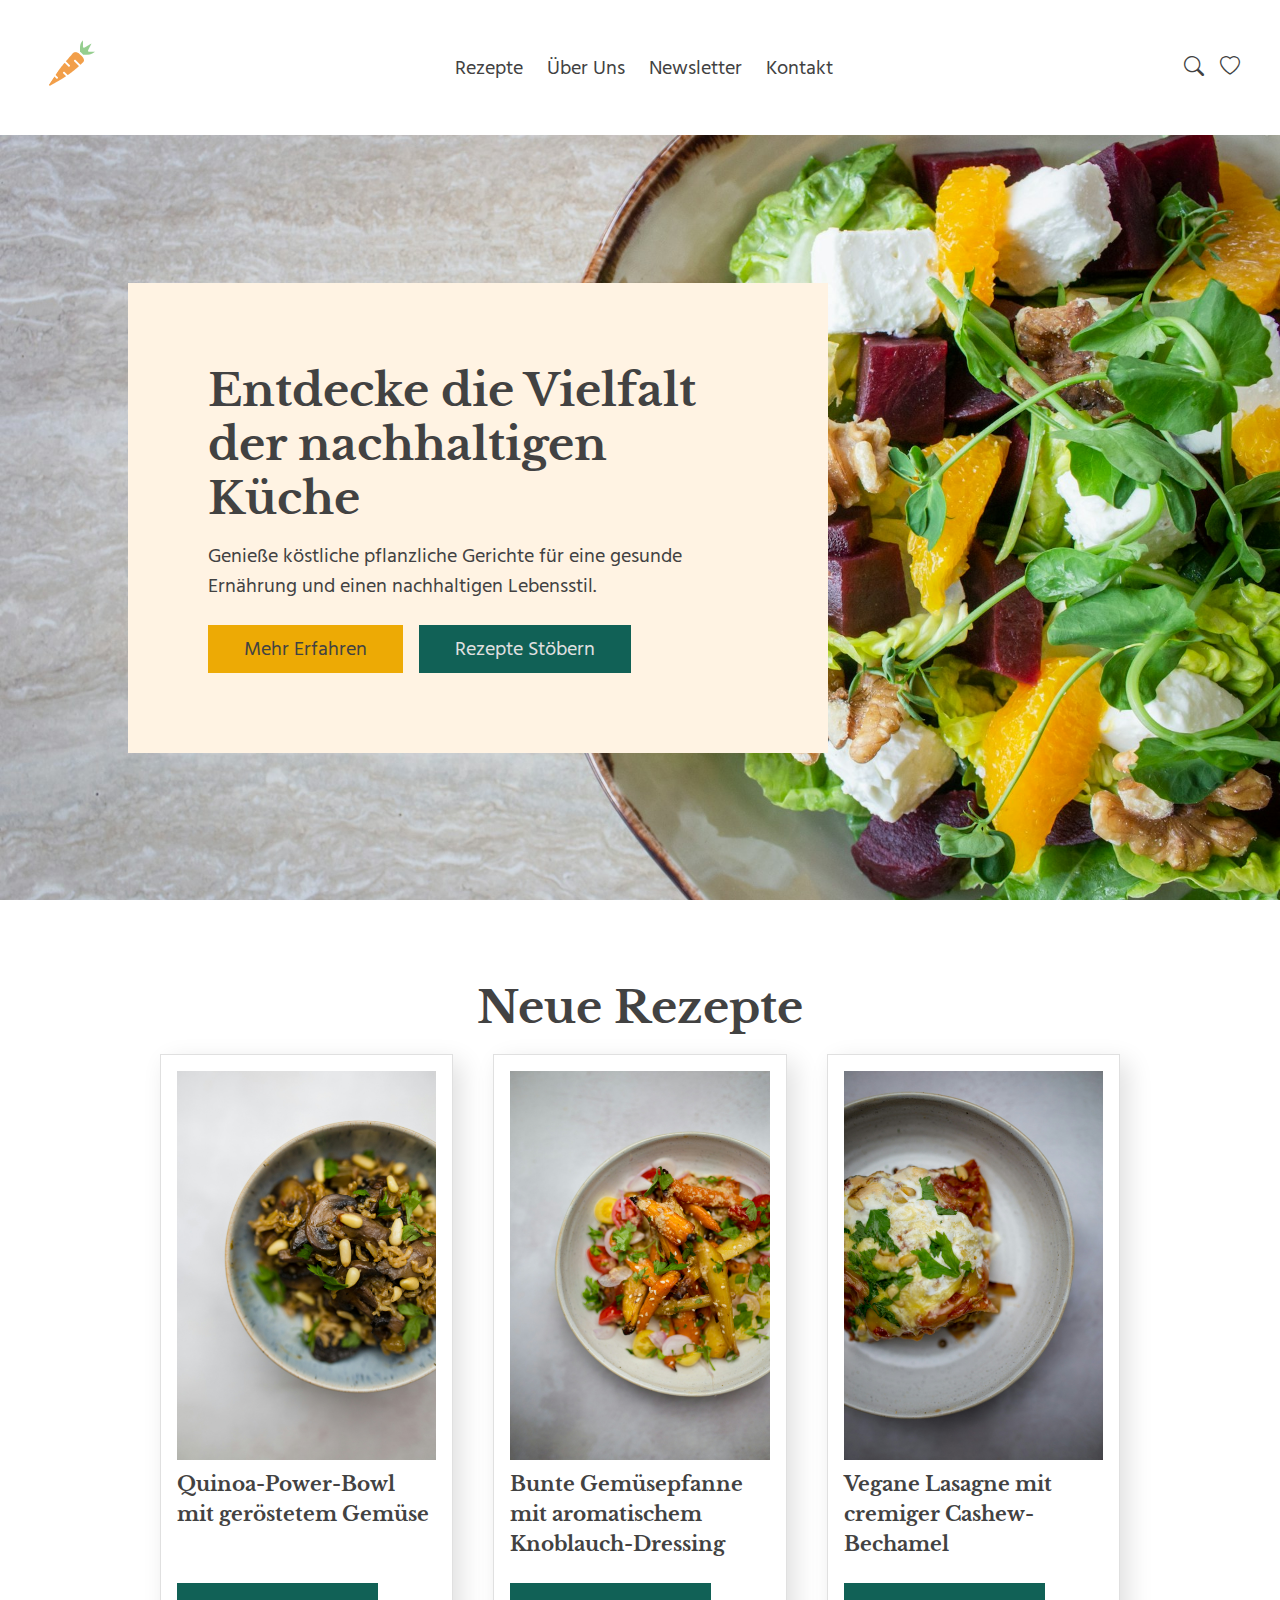
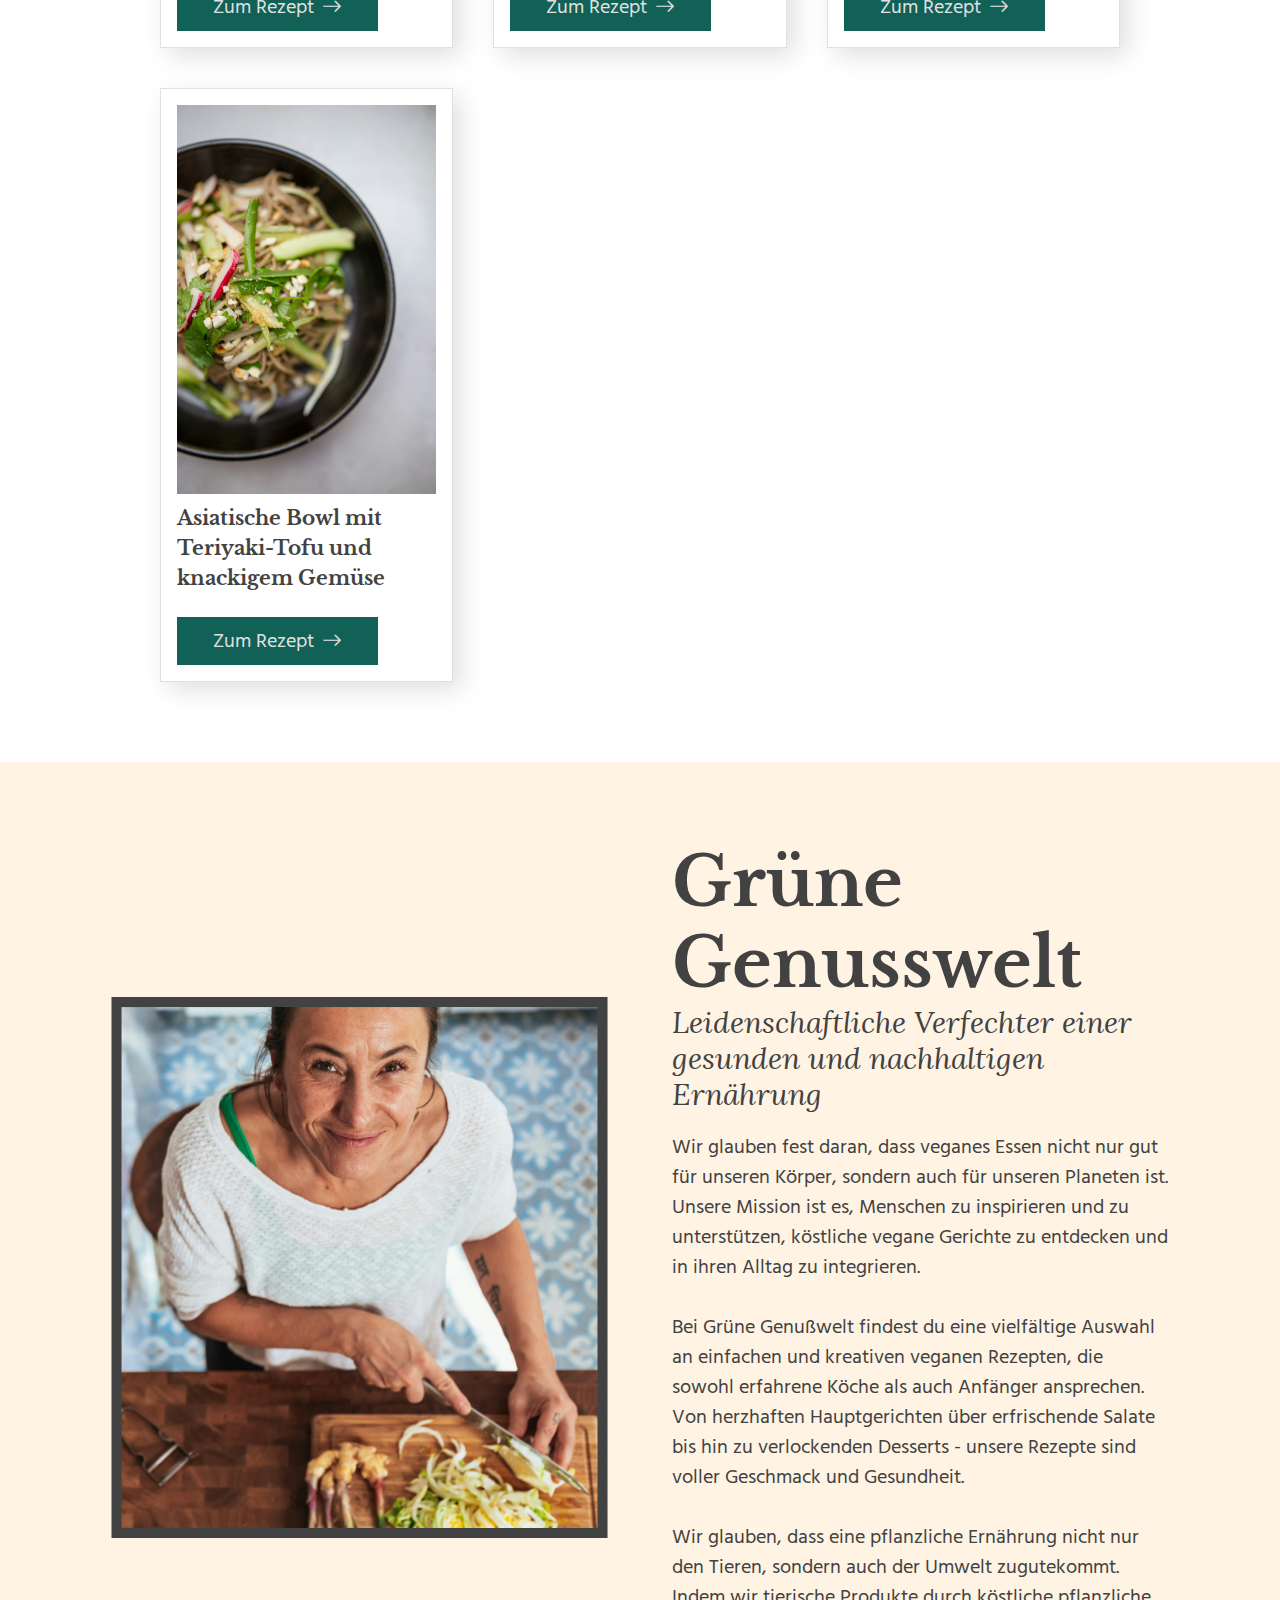
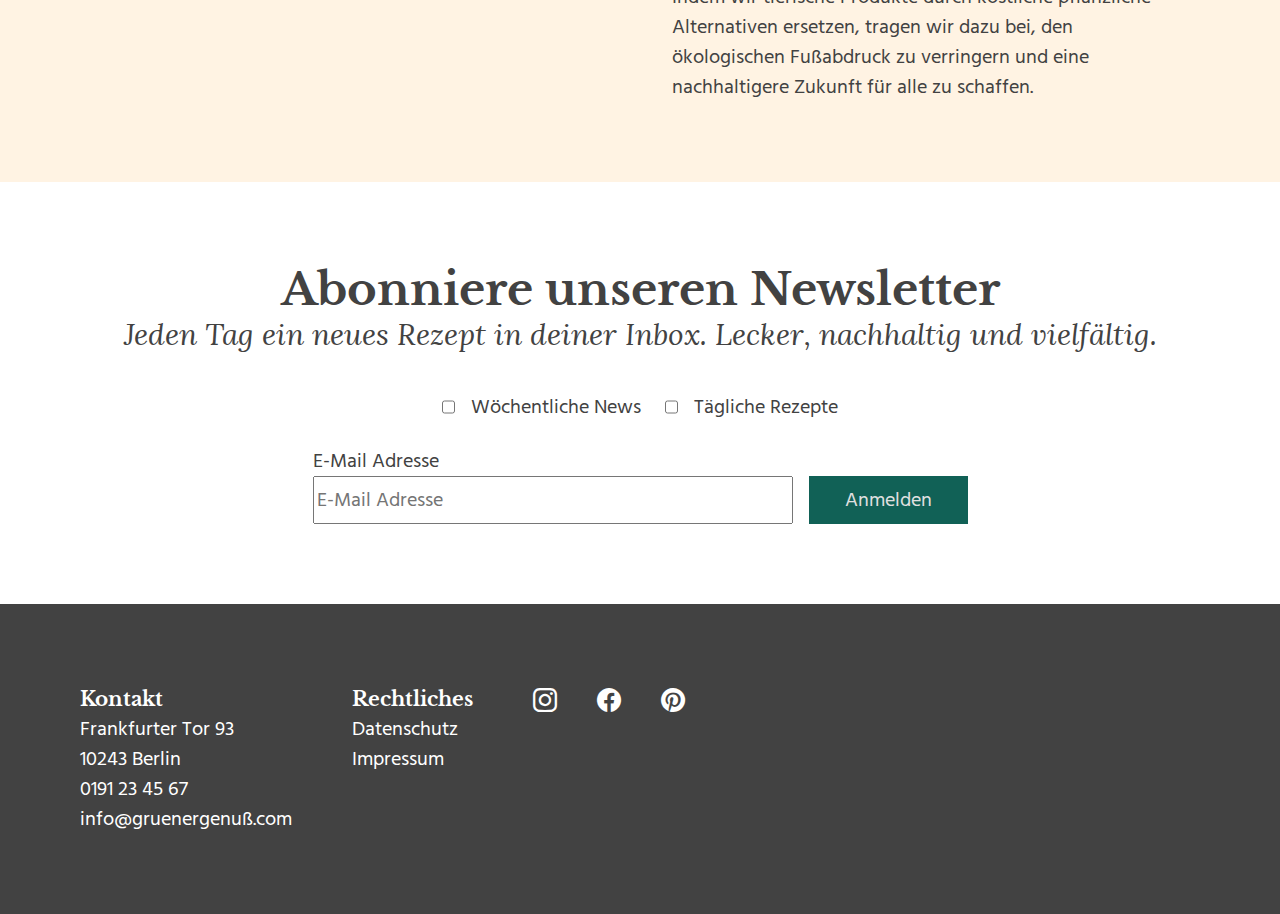
==== index.html @ 346c4c85 "Initial commit" ====
<!DOCTYPE html>
<html lang="de">

<head>
    <meta charset="UTF-8">
    <meta name="viewport" content="width=device-width, initial-scale=1.0">
    <title>Grüne Genusswelt</title>
    <meta name="keywords" content="Rezepte, Küche, vegan, gesund, kochen, Ernährung, nachhaltig">
    <meta name="description"
        content="Genieße köstliche pflanzliche Gerichte für eine gesunde Ernährung und einen nachhaltigen Lebensstil.">
    <meta name="author" content="Christine Hogg">
    <meta name="robots" content="index, follow">
    <link rel="shortcut icon" href="img/carrot-logo.png" type="image/x-icon">
    <link rel="stylesheet" href="https://cdn.jsdelivr.net/npm/bootstrap-icons@1.11.3/font/bootstrap-icons.min.css">
    <link rel="stylesheet" href="/css/style.css">
    <link rel="stylesheet" href="/css/sections.css">
</head>

<body>
    <header>
        <!-- Navigation -->
        <nav class="flex px-2">
            <div class="logo">
                <img src="/img/carrot-logo.png" alt="Grüne Genusswelt Logo">
            </div>
            <ul class="flex">
                <li><a href="">Rezepte</a></li>
                <li><a href="">Über Uns</a></li>
                <li><a href="">Newsletter</a></li>
                <li><a href="">Kontakt</a></li>
            </ul>
            <div class="icons flex">
                <a href=""><i class="bi bi-search"></i></a>
                <a href=""><i class="bi bi-heart"></i></a>
            </div>
            <!-- javascript:void(0) - Verhindern, dass Seite neu lädt -->
            <a class="hamburger" href="javascript:void(0)" onclick="openNav()"><i class="bi bi-list"></i></a>
        </nav>
    </header>

    <!-- Overlay -->
    <div id="myNav" class="overlay display-none py-2 px-2">
        <a class="close-btn" href="javascript:void(0)" onclick="closeNav()"><i class="bi bi-x-lg"></i></a>
        <div class="overlay-content mt-2">
            <ul class="flex">
                <li><a href="">Rezepte</a></li>
                <li><a href="">Über Uns</a></li>
                <li><a href="">Newsletter</a></li>
                <li><a href="">Kontakt</a></li>
            </ul>
        </div>
    </div>

    <main>
        <!-- Hero Sektion -->
        <section class="hero flex align-items-center">
            <div class="cta px-4 py-4 flex">
                <div class="cta-text flex">
                    <h2>Entdecke die Vielfalt der nachhaltigen Küche</h2>
                    <p>Genieße köstliche pflanzliche Gerichte für eine gesunde Ernährung und einen nachhaltigen
                        Lebensstil.</p>
                </div>
                <div class="buttons-container flex">
                    <a href="" class="btn-secondary buttons">Mehr Erfahren</a>
                    <a class="btn-primary buttons">Rezepte Stöbern</a>
                </div>
            </div>
        </section>

        <!-- Neue Rezepte -->
        <section class="neue-rezepte flex align-items-center justify-content-center py-4">
            <h2>Neue Rezepte</h2>
            <div class="card-container grid">
                <div class="card">
                    <div>
                        <img src="/img/rezept-1.jpg" alt="Ein Foto von einem Quinoa-Bowl Gericht">
                        <h4>Quinoa-Power-Bowl mit geröstetem Gemüse</h4>
                    </div>
                    <a href="" class="btn-primary buttons">Zum Rezept <i class="bi bi-arrow-right"></i></a>
                </div>
                <div class="card">
                    <div>
                        <img src="/img/rezept-2.jpg" alt="Ein Foto von einer bunten Gemüsepfanne">
                        <h4>Bunte Gemüsepfanne mit aromatischem Knoblauch-Dressing</h4>
                    </div>
                    <a href="" class="btn-primary buttons">Zum Rezept <i class="bi bi-arrow-right"></i></a>
                </div>
                <div class="card">
                    <div>
                        <img src="/img/rezept-3.jpg" alt="Ein Foto von einer veganen Lasagne">
                        <h4>Vegane Lasagne mit cremiger Cashew-Bechamel</h4>
                    </div>
                    <a href="" class="btn-primary buttons">Zum Rezept <i class="bi bi-arrow-right"></i></a>
                </div>
                <div class="card">
                    <div>
                        <img src="/img/rezept-4.jpg"
                            alt="Ein Foto von einer asiatischen Bowl mit Teriyaki-Tofu und knackigem Gemüse">
                        <h4>Asiatische Bowl mit Teriyaki-Tofu und knackigem Gemüse</h4>
                    </div>
                    <a href="" class="btn-primary buttons">Zum Rezept <i class="bi bi-arrow-right"></i></a>
                </div>
            </div>
        </section>
    </main>

    <!-- Über Uns Sektion -->
    <section class="about flex justify-content-center align-items-center py-4 px-2">
        <div>
            <img src="img/about-profile-pic.jpg" alt="">
        </div>
        <div>
            <h1>Grüne Genusswelt</h1>
            <h3>Leidenschaftliche Verfechter einer gesunden und nachhaltigen Ernährung</h3>
            <p class="mt-1">
                Wir glauben fest daran, dass veganes Essen nicht nur gut für unseren Körper, sondern auch für unseren
                Planeten ist. Unsere Mission ist es, Menschen zu inspirieren und zu unterstützen, köstliche vegane
                Gerichte zu entdecken und in ihren Alltag zu integrieren.
            </p><br>
            <p>
                Bei Grüne Genußwelt findest du eine vielfältige Auswahl an einfachen und kreativen veganen Rezepten, die
                sowohl erfahrene Köche als auch Anfänger ansprechen. Von herzhaften Hauptgerichten über erfrischende
                Salate bis hin zu verlockenden Desserts - unsere Rezepte sind voller Geschmack und Gesundheit.
            </p><br>
            <p>
                Wir glauben, dass eine pflanzliche Ernährung nicht nur den Tieren, sondern auch der Umwelt zugutekommt.
                Indem wir tierische Produkte durch köstliche pflanzliche Alternativen ersetzen, tragen wir dazu bei, den
                ökologischen Fußabdruck zu verringern und eine nachhaltigere Zukunft für alle zu schaffen.
            </p>
        </div>
    </section>

    <!-- Newsletter Sektion -->
    <section class="newsletter py-4 px-1 flex justify-content-center text-align-center">
        <div>
            <h2>Abonniere unseren Newsletter</h2>
            <h3>Jeden Tag ein neues Rezept in deiner Inbox. Lecker, nachhaltig und vielfältig.</h3>
        </div>
        <form action="" method="post" class="newsletter-form flex">
            <div class="checkboxes flex justify-content-center">
                <div class="checkbox-1">
                    <input type="checkbox" name="weekly" id="weekly">
                    <label for="weekly">Wöchentliche News</label>
                </div>
                <div class="checkbox-2">
                    <input type="checkbox" name="daily" id="daily">
                    <label for="daily">Tägliche Rezepte</label>
                </div>
            </div>
            <div class="anmelden flex justify-content-center">
                <div class="flex text-align-left">
                    <label for="email">E-Mail Adresse</label>
                    <input type="email" id="email" name="email" placeholder="E-Mail Adresse">
                </div>
                <input class="btn-primary buttons" type="submit" value="Anmelden">
            </div>
        </form>
    </section>

    <!-- Footer -->
    <footer class="flex bg-dark py-4 px-4">
        <div>
            <h4>Kontakt</h4>
            <p>Frankfurter Tor 93 <br>
                10243 Berlin</p>
            <p>
                <a href="tel:+191234567">0191 23 45 67</a> <br>
                <a href="mailto:info@gruenergenuß.com">info@gruenergenuß.com</a>
            </p>
        </div>
        <div>
            <h4>Rechtliches</h4>
            <p>Datenschutz</p>
            <p>Impressum</p>
            </p>
        </div>
        <div class="social-icons flex">
            <a href=""><i class="bi bi-instagram"></i></a>
            <a href=""><i class="bi bi-facebook"></i></a>
            <a href=""><i class="bi bi-pinterest"></i></a>
        </div>
    </footer>
    <script>
        function openNav() {
            document.getElementById("myNav").classList.add("display-block");
            document.querySelector("body").style.overflow = "hidden";
        }

        function closeNav() {
            document.getElementById("myNav").classList.remove("display-block");
            document.querySelector("body").style.overflow = "visible";
        }
    </script>
</body>

</html>
---- css/style.css ----
@import url('fonts.css');
@import url('variablen.css');

*,
*:before,
*:after {
    box-sizing: border-box;
    margin: 0;
    /* padding: 0; */
    scroll-behavior: smooth;
}

html {
    /* Besser Prozentsatz verwenden, damit Browserpräferenzen überschreiben können. */
    font-size: 125%;
    font-family: var(--body-text);
    line-height: 1.5;
    color: var(--dark);
}

h1,
h2,
h4 {
    font-family: var(--display-text);
}

h1,
h2,
h3 {
    line-height: 1.2;
}

h1 {
    font-size: 3.375rem;
}

h2 {
    font-size: 2.25rem;
}

h3 {
    font-size: 1.5rem;
    font-family: var(--subheadings);
    font-style: italic;
    font-weight: 400;
}

h4 {
    font-size: 1rem;
    line-height: 1.5;
}

/* Abstände */
/* Vertikal */
.py-1 {
    padding-top: var(--p-1);
    padding-bottom: var(--p-1);
}

.py-2 {
    padding-top: var(--p-2);
    padding-bottom: var(--p-2);
}

.py-3 {
    padding-top: var(--p-3);
    padding-bottom: var(--p-3);
}

.py-4 {
    padding-top: var(--p-4);
    padding-bottom: var(--p-4);
}

/* Horizontal */
.px-1 {
    padding-left: var(--p-1);
    padding-right: var(--p-1);
}

.px-2 {
    padding-left: var(--p-2);
    padding-right: var(--p-2);
}

.px-3 {
    padding-left: var(--p-3);
    padding-right: var(--p-3);
}

.px-4 {
    padding-left: var(--p-4);
    padding-right: var(--p-4);
}

/* Margins */
.mt-1 {
    margin-top: 1rem;
}

.mt-2 {
    margin-top: 2rem;
}

/* Bilder responsiv */
img {
    max-width: 100%;
    height: auto;
}

/* Schriftformatierung */
.text-align-center {
    text-align: center;
}

.text-align-left {
    text-align: left;
}

/* Farben */
.bg-dark {
    background-color: var(--dark);
    color: white;
}

/* Flex */
.flex {
    display: flex;
}

.align-items-center {
    align-items: center;
}

.justify-content-center {
    justify-content: center;
}

/* Links */
a {
    color: var(--dark);
    text-decoration: none;
}

/* Buttons */
.buttons {
    height: 2.4rem;
    padding: 0.8rem 1.8rem;
    border: none;
    text-align: center;
    display: flex;
    align-items: center;
    justify-content: center;
    gap: 0.4rem;
}

.btn-primary {
    background-color: var(--primary);
    color: var(--light);
}

.btn-secondary {
    background-color: var(--secondary);
}

@media screen and (width<=992px) {
    html {
        font-size: 100%;
    }
}
---- css/sections.css ----
@import url("/css/variablen.css");

/* Header */
/* Navigation */
nav ul {
    list-style-type: none;
    margin: 0;
    padding: 0;
    gap: 1.2rem;
}

nav {
    justify-content: space-between;
    align-items: center;
    height: 15vh;
}

.icons {
    gap: 0.8rem;
}


/* Hero */
.hero {
    background: url("../img/gruene-genusswelt-hero.jpg") no-repeat;
    height: 85vh;
    background-size: cover;
    background-position: center;
}

.cta {
    background-color: var(--base);
    width: 60%;
    max-width: 700px;
    flex-direction: column;
    gap: 1.2rem;
    margin-left: 10vw;
}

.cta-text {
    flex-direction: column;
    gap: 0.8rem;
}

.buttons-container {
    gap: 0.8rem;
}

/* Neue Rezepte */
.neue-rezepte {
    flex-direction: column;
    gap: 1rem;
}

.card-container {
    width: 75%;
}

.card {
    border: 1px solid var(--light);
    box-shadow: 8px 8px 24px #e0e0e0;
    padding: 0.8rem;
    display: flex;
    flex-direction: column;
    justify-content: space-between;
    align-items: flex-start;
    gap: 1.2rem;
}

/* Grid */
.grid {
    display: grid;
    grid-template-columns: repeat(auto-fit, minmax(272px, 1fr));
    gap: 2rem;
}

/* About Section */
.about {
    gap: 3.2rem;
    flex-wrap: wrap;
    background-color: var(--base);
}

.about>div {
    flex: 0 1 497px;
}

/* Newsletter */
input {
    font-family: inherit;
    font-size: 100%;
    height: auto;
    line-height: 0;
}

.newsletter {
    flex-direction: column;
    gap: 2rem;
}

.newsletter-form {
    flex-direction: column;
    gap: 1.2rem;
}

.checkboxes {
    gap: 1.2rem;
    flex-wrap: wrap;
}

.checkbox-1,
.checkbox-2 {
    display: flex;
    gap: 0.8rem;
    accent-color: grey;
}

.anmelden {
    gap: 0.8rem;
    align-items: end;
    flex-wrap: wrap;
}

.anmelden div {
    flex-direction: column;
}

.anmelden input[type="email"] {
    width: 24rem;
    height: 2.4rem;
}

/* Footer */
footer {
    gap: 3rem;
    flex-wrap: wrap;
}

footer a {
    color: white;
}

.social-icons {
    gap: 2rem;
}

.social-icons i {
    font-size: 1.2rem;
}

/* Overlay */
.overlay {
    height: 100vh;
    width: 50%;
    background-color: white;
    position: absolute;
    top: 0;
    right: 0;
    z-index: 1;
}

.overlay-content ul {
    flex-direction: column;
    list-style-type: none;
    gap: 1rem;
    margin: 0;
    padding: 0;
}

.close-btn {
    font-size: 1.2rem;
}

/* Hamburger */
.hamburger {
    display: none;
}

/* Overlay Navigation */
.display-none {
    display: none;
}

.display-block {
    display: block;
}


/* Media-Queries für Sektionen */
@media screen and (width<=992px) {
    .cta {
        margin: 0 auto;
        text-align: center;
    }

    .buttons-container {
        flex-direction: column;
        align-items: center;
    }

    .buttons-container a {
        width: 14rem;
    }
}

@media screen and (width<=576px) {

    /* nav */
    /* Hero */
    .hero {
        background: url("../img/gruene-genusswelt-hero.jpg") no-repeat cover center;
        align-items: flex-end;
    }

    .hero::before {
        background-image: linear-gradient(to top right, #1a1a1a, transparent);
        content: "";
        position: absolute;
        height: 85vh;
        width: 100%;
    }

    .cta {
        width: auto;
        background-color: transparent;
        color: white;
        z-index: 0;
    }

    /* Neue Rezepte */
    .card-container {
        width: 90%;
    }

    .card {
        text-align: center;
        align-items: center;
        padding: 2rem;
    }

    /* About */
    .about {
        padding: 2rem;
        gap: 2rem;
    }

    /* Newsletter */
    .anmelden input[type="email"] {
        width: 100%;
    }

    .anmelden div {
        width: 100%;
    }

    /* Nav */
    nav {
        padding: 2rem;
    }

    nav .icons,
    nav a {
        display: none;
    }

    .hamburger {
        display: block;
        color: var(--dark);
        font-size: 2rem;
    }
}
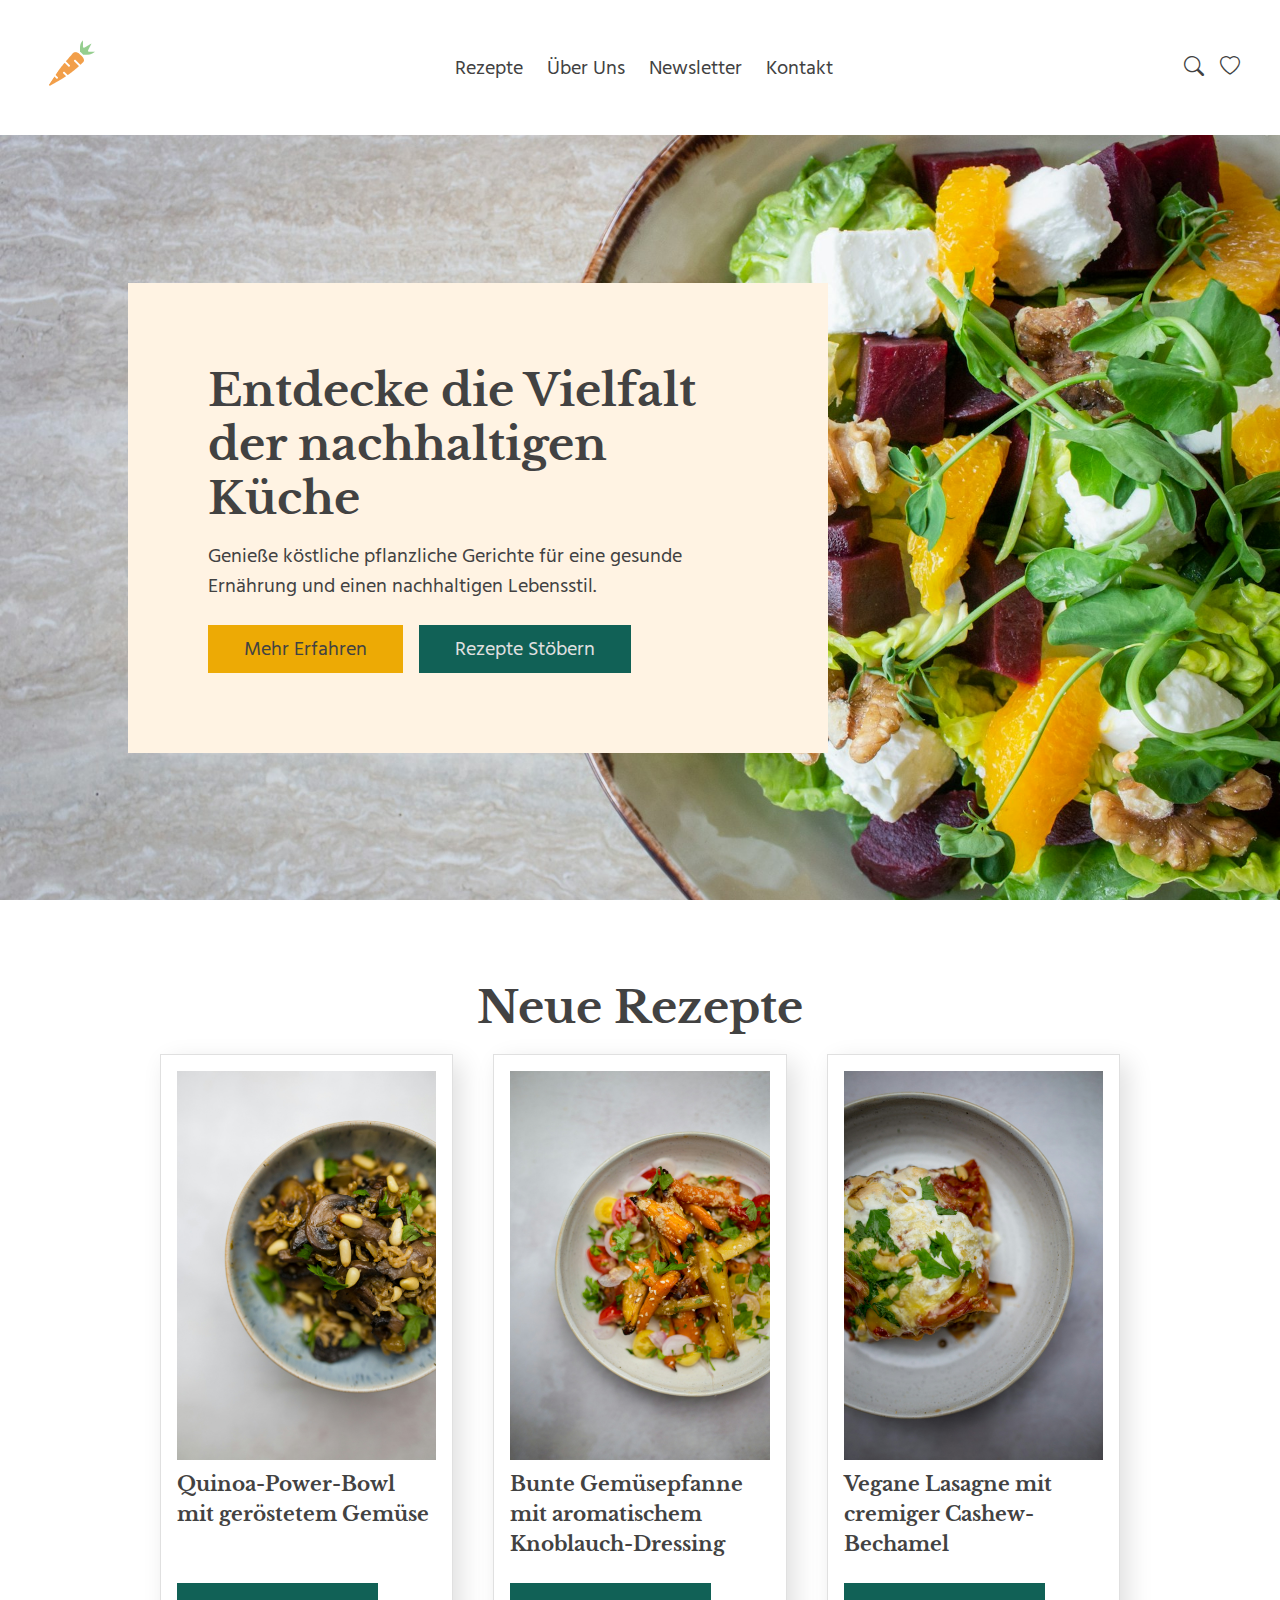
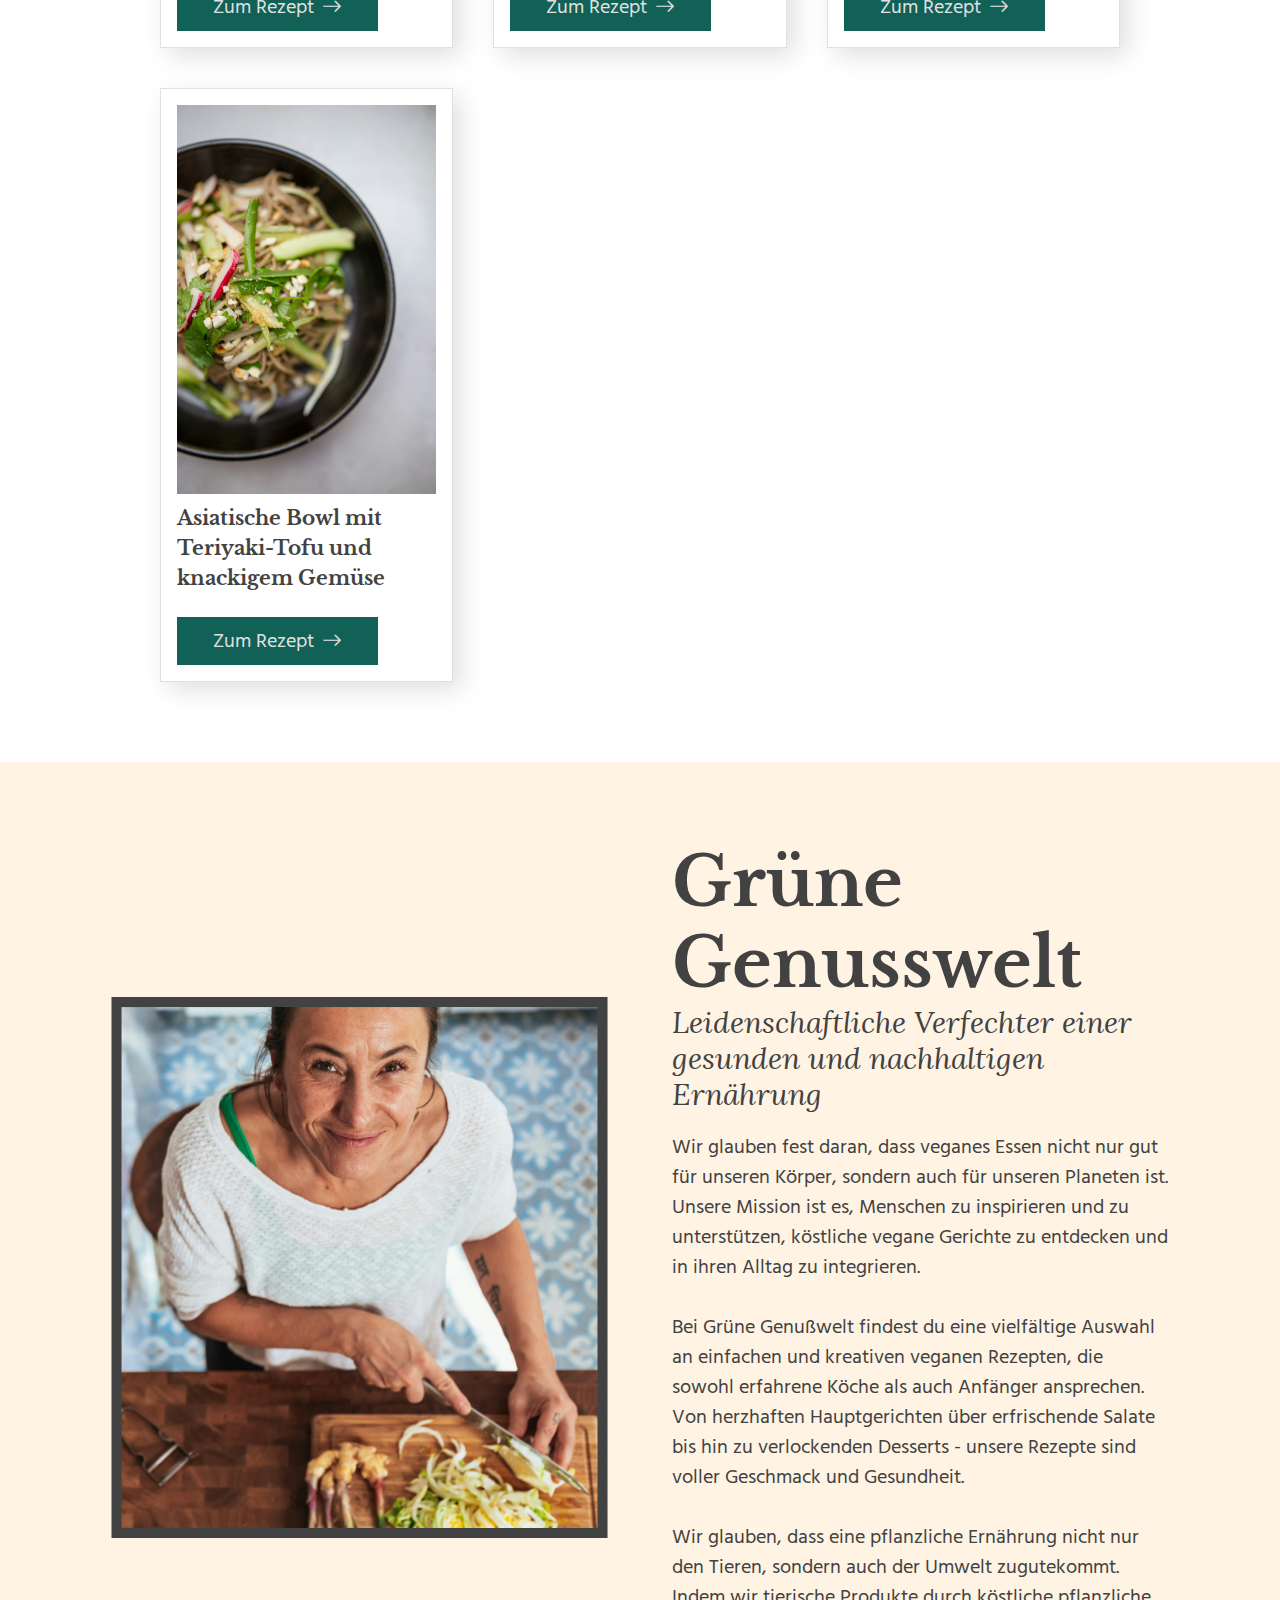
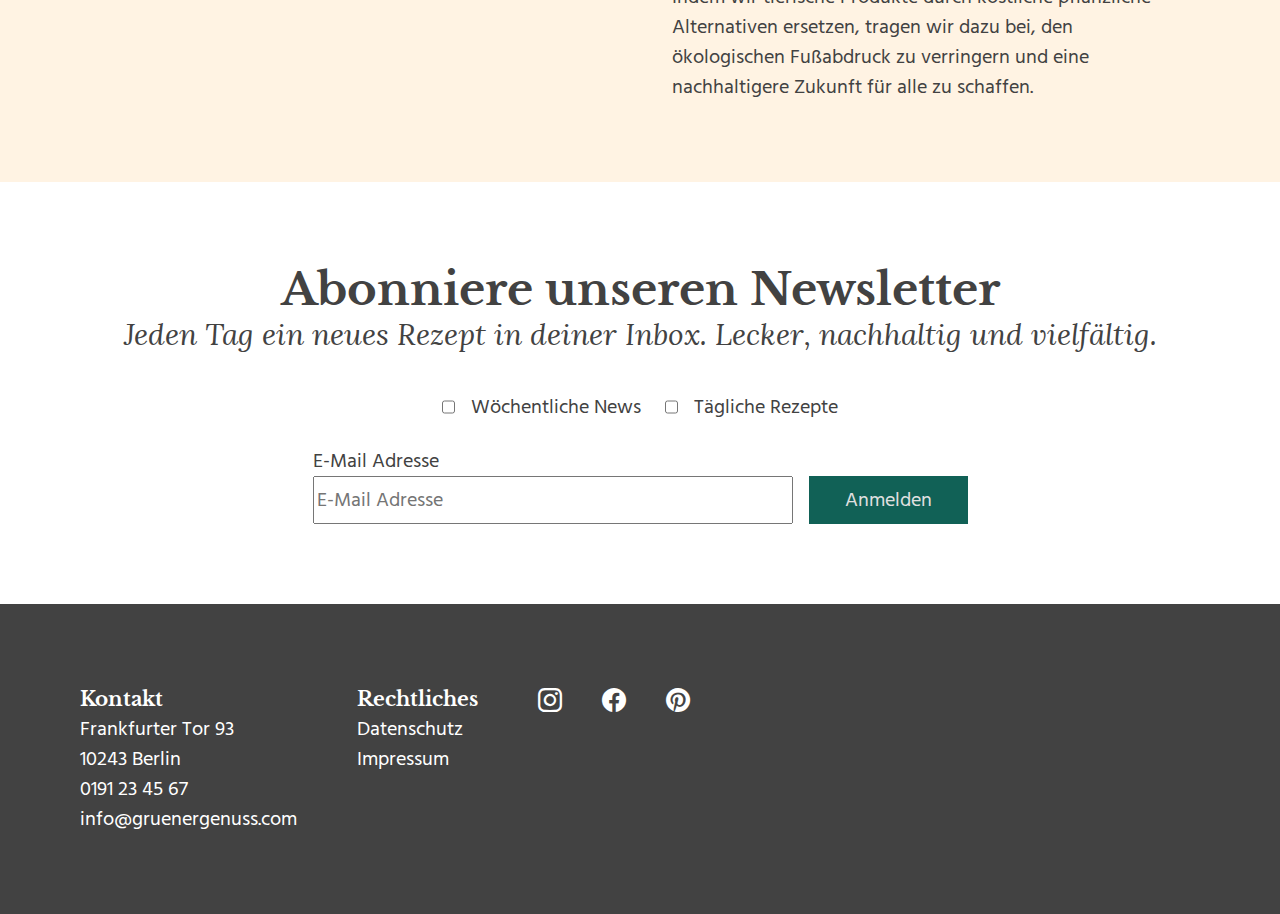
==== commit 46e99352: "Kontakt überarbeitet" ====
--- a/index.html
+++ b/index.html
@@ -12,8 +12,8 @@
     <meta name="robots" content="index, follow">
     <link rel="shortcut icon" href="img/carrot-logo.png" type="image/x-icon">
     <link rel="stylesheet" href="https://cdn.jsdelivr.net/npm/bootstrap-icons@1.11.3/font/bootstrap-icons.min.css">
-    <link rel="stylesheet" href="/css/style.css">
-    <link rel="stylesheet" href="/css/sections.css">
+    <link rel="stylesheet" href="css/style.css">
+    <link rel="stylesheet" href="css/sections.css">
 </head>
 
 <body>
@@ -21,13 +21,13 @@
         <!-- Navigation -->
         <nav class="flex px-2">
             <div class="logo">
-                <img src="/img/carrot-logo.png" alt="Grüne Genusswelt Logo">
+                <img src="img/carrot-logo.png" alt="Grüne Genusswelt Logo">
             </div>
             <ul class="flex">
-                <li><a href="">Rezepte</a></li>
-                <li><a href="">Über Uns</a></li>
-                <li><a href="">Newsletter</a></li>
-                <li><a href="">Kontakt</a></li>
+                <li><a href="#rezepte">Rezepte</a></li>
+                <li><a href="#about">Über Uns</a></li>
+                <li><a href="#newsletter">Newsletter</a></li>
+                <li><a href="#kontakt">Kontakt</a></li>
             </ul>
             <div class="icons flex">
                 <a href=""><i class="bi bi-search"></i></a>
@@ -43,10 +43,10 @@
         <a class="close-btn" href="javascript:void(0)" onclick="closeNav()"><i class="bi bi-x-lg"></i></a>
         <div class="overlay-content mt-2">
             <ul class="flex">
-                <li><a href="">Rezepte</a></li>
-                <li><a href="">Über Uns</a></li>
-                <li><a href="">Newsletter</a></li>
-                <li><a href="">Kontakt</a></li>
+                <li><a href="#rezepte">Rezepte</a></li>
+                <li><a href="#about">Über Uns</a></li>
+                <li><a href="#newsletter">Newsletter</a></li>
+                <li><a href="#kontakt">Kontakt</a></li>
             </ul>
         </div>
     </div>
@@ -61,40 +61,40 @@
                         Lebensstil.</p>
                 </div>
                 <div class="buttons-container flex">
-                    <a href="" class="btn-secondary buttons">Mehr Erfahren</a>
-                    <a class="btn-primary buttons">Rezepte Stöbern</a>
+                    <a href="#about" class="btn-secondary buttons">Mehr Erfahren</a>
+                    <a href="#rezepte" class="btn-primary buttons">Rezepte Stöbern</a>
                 </div>
             </div>
         </section>
 
         <!-- Neue Rezepte -->
-        <section class="neue-rezepte flex align-items-center justify-content-center py-4">
+        <section id="rezepte" class="neue-rezepte flex align-items-center justify-content-center py-4">
             <h2>Neue Rezepte</h2>
             <div class="card-container grid">
                 <div class="card">
                     <div>
-                        <img src="/img/rezept-1.jpg" alt="Ein Foto von einem Quinoa-Bowl Gericht">
+                        <img src="img/rezept-1.jpg" alt="Ein Foto von einem Quinoa-Bowl Gericht">
                         <h4>Quinoa-Power-Bowl mit geröstetem Gemüse</h4>
                     </div>
                     <a href="" class="btn-primary buttons">Zum Rezept <i class="bi bi-arrow-right"></i></a>
                 </div>
                 <div class="card">
                     <div>
-                        <img src="/img/rezept-2.jpg" alt="Ein Foto von einer bunten Gemüsepfanne">
+                        <img src="img/rezept-2.jpg" alt="Ein Foto von einer bunten Gemüsepfanne">
                         <h4>Bunte Gemüsepfanne mit aromatischem Knoblauch-Dressing</h4>
                     </div>
                     <a href="" class="btn-primary buttons">Zum Rezept <i class="bi bi-arrow-right"></i></a>
                 </div>
                 <div class="card">
                     <div>
-                        <img src="/img/rezept-3.jpg" alt="Ein Foto von einer veganen Lasagne">
+                        <img src="img/rezept-3.jpg" alt="Ein Foto von einer veganen Lasagne">
                         <h4>Vegane Lasagne mit cremiger Cashew-Bechamel</h4>
                     </div>
                     <a href="" class="btn-primary buttons">Zum Rezept <i class="bi bi-arrow-right"></i></a>
                 </div>
                 <div class="card">
                     <div>
-                        <img src="/img/rezept-4.jpg"
+                        <img src="img/rezept-4.jpg"
                             alt="Ein Foto von einer asiatischen Bowl mit Teriyaki-Tofu und knackigem Gemüse">
                         <h4>Asiatische Bowl mit Teriyaki-Tofu und knackigem Gemüse</h4>
                     </div>
@@ -105,7 +105,7 @@
     </main>
 
     <!-- Über Uns Sektion -->
-    <section class="about flex justify-content-center align-items-center py-4 px-2">
+    <section id="about" class="about flex justify-content-center align-items-center py-4 px-2">
         <div>
             <img src="img/about-profile-pic.jpg" alt="">
         </div>
@@ -131,7 +131,7 @@
     </section>
 
     <!-- Newsletter Sektion -->
-    <section class="newsletter py-4 px-1 flex justify-content-center text-align-center">
+    <section id="newsletter" class="newsletter py-4 px-1 flex justify-content-center text-align-center">
         <div>
             <h2>Abonniere unseren Newsletter</h2>
             <h3>Jeden Tag ein neues Rezept in deiner Inbox. Lecker, nachhaltig und vielfältig.</h3>
@@ -158,14 +158,14 @@
     </section>
 
     <!-- Footer -->
-    <footer class="flex bg-dark py-4 px-4">
+    <footer id="kontakt" class="flex bg-dark py-4 px-4">
         <div>
             <h4>Kontakt</h4>
             <p>Frankfurter Tor 93 <br>
                 10243 Berlin</p>
             <p>
                 <a href="tel:+191234567">0191 23 45 67</a> <br>
-                <a href="mailto:info@gruenergenuß.com">info@gruenergenuß.com</a>
+                <a href="mailto:info@gruenergenuss.com">info@gruenergenuss.com</a>
             </p>
         </div>
         <div>
